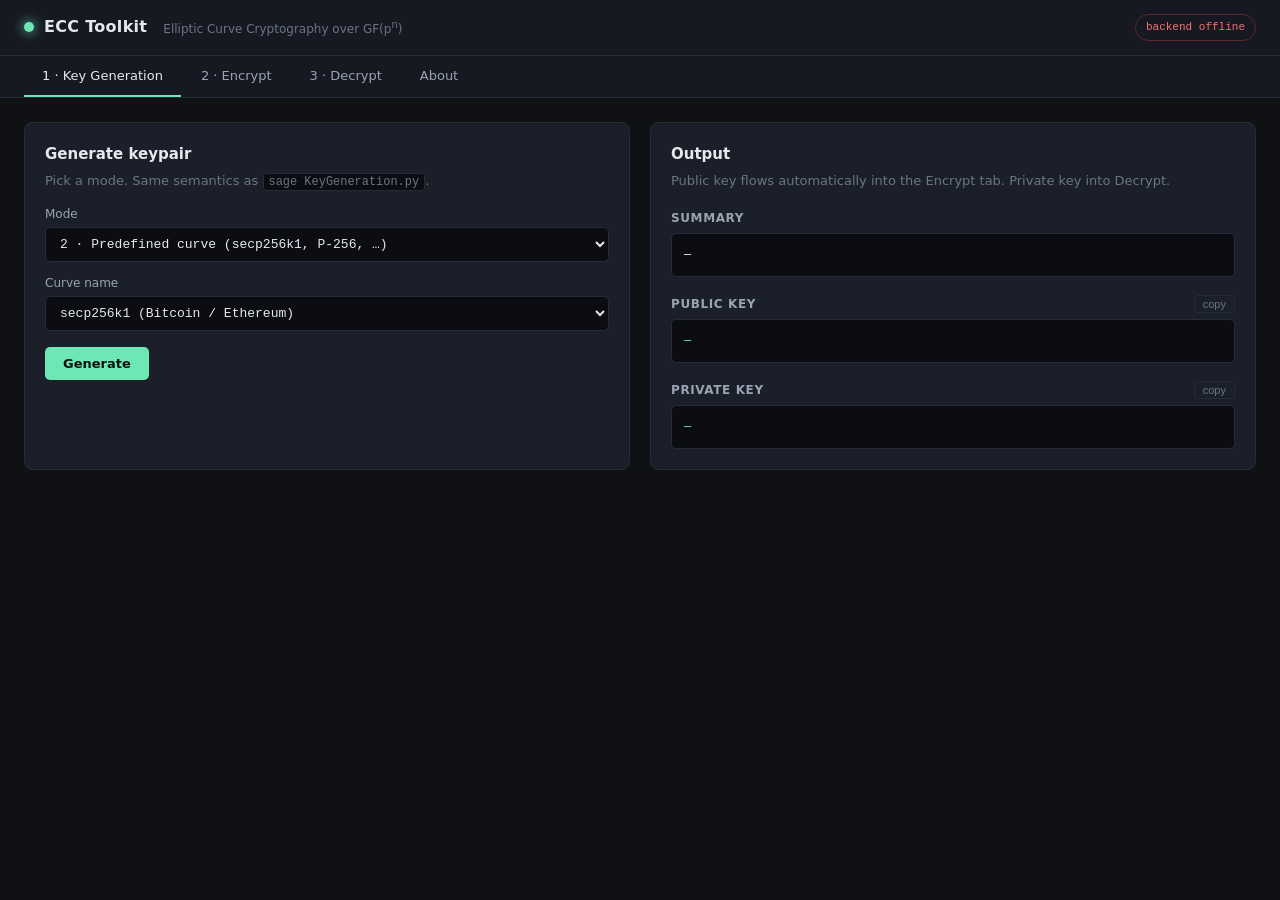
==== index.html @ a782253d "FEAT (deployment): add frontend and dockerize the architecture Co-authored-by: Copilot <copilot@gith" ====
<!doctype html>
<html lang="en">
<head>
  <meta charset="utf-8" />
  <meta name="viewport" content="width=device-width, initial-scale=1" />
  <title>ECC Toolkit</title>
  <link rel="stylesheet" href="styles.css" />
</head>
<body>
  <header class="topbar">
    <div class="brand">
      <span class="dot"></span>
      <h1>ECC&nbsp;Toolkit</h1>
      <span class="subtitle">Elliptic Curve Cryptography over GF(p<sup>n</sup>)</span>
    </div>
    <div class="status" id="health">checking sage…</div>
  </header>

  <nav class="tabs">
    <button class="tab active" data-tab="keygen">1 · Key Generation</button>
    <button class="tab" data-tab="encrypt">2 · Encrypt</button>
    <button class="tab" data-tab="decrypt">3 · Decrypt</button>
    <button class="tab" data-tab="about">About</button>
  </nav>

  <main>
    <!-- =============== KEYGEN =============== -->
    <section class="panel active" id="panel-keygen">
      <div class="panel-grid">
        <div class="card">
          <h2>Generate keypair</h2>
          <p class="muted">Pick a mode. Same semantics as <code>sage KeyGeneration.py</code>.</p>

          <label class="field">
            <span>Mode</span>
            <select id="kg-mode">
              <option value="0">0 · Specified field + specified coefficients</option>
              <option value="1">1 · Specified field + random coefficients</option>
              <option value="2" selected>2 · Predefined curve (secp256k1, P-256, …)</option>
              <option value="3">3 · Random prime field of N bits</option>
            </select>
          </label>

          <!-- Mode 0 -->
          <div class="mode-block" data-mode="0" hidden>
            <div class="row">
              <label class="field">
                <span>Base field <em>p</em> (prime)</span>
                <input id="kg0-p" placeholder="e.g. 17" />
              </label>
              <label class="field">
                <span>Degree <em>n</em></span>
                <input id="kg0-deg" placeholder="1" type="number" min="1" value="1" />
              </label>
            </div>
            <div class="row">
              <label class="field"><span>a₁</span><input id="kg0-a1" placeholder="2" /></label>
              <label class="field"><span>a₂</span><input id="kg0-a2" placeholder="3" /></label>
              <label class="field"><span>a₃</span><input id="kg0-a3" placeholder="5" /></label>
            </div>
            <div class="row">
              <label class="field"><span>a₄</span><input id="kg0-a4" placeholder="7" /></label>
              <label class="field"><span>a₆</span><input id="kg0-a6" placeholder="11" /></label>
            </div>
            <p class="hint">For degree &gt; 1, write coefficients using the generator <code>a</code>, e.g. <code>15*a + 3</code>.</p>
          </div>

          <!-- Mode 1 -->
          <div class="mode-block" data-mode="1" hidden>
            <div class="row">
              <label class="field">
                <span>Base field <em>p</em> (prime)</span>
                <input id="kg1-p" placeholder="23" />
              </label>
              <label class="field">
                <span>Degree <em>n</em></span>
                <input id="kg1-deg" type="number" min="1" value="1" />
              </label>
            </div>
          </div>

          <!-- Mode 2 -->
          <div class="mode-block" data-mode="2">
            <label class="field">
              <span>Curve name</span>
              <select id="kg2-name">
                <option value="secp256k1">secp256k1 (Bitcoin / Ethereum)</option>
                <option value="P-256">P-256 (NIST prime256v1)</option>
                <option value="curve25519">Curve25519</option>
              </select>
            </label>
          </div>

          <!-- Mode 3 -->
          <div class="mode-block" data-mode="3" hidden>
            <div class="row">
              <label class="field">
                <span>Bits</span>
                <input id="kg3-bits" type="number" min="4" max="512" value="64" />
              </label>
              <label class="field">
                <span>Degree</span>
                <input id="kg3-deg" type="number" min="1" value="1" />
              </label>
            </div>
            <p class="hint warn">Heads up: 256-bit takes ~5s, 512-bit took ~48 minutes on your TUF. Ramp up gradually.</p>
          </div>

          <div class="actions">
            <button class="primary" id="kg-run">Generate</button>
            <span class="spinner" id="kg-spin" hidden></span>
          </div>
          <div class="error" id="kg-err" hidden></div>
        </div>

        <div class="card">
          <h2>Output</h2>
          <p class="muted">Public key flows automatically into the Encrypt tab. Private key into Decrypt.</p>

          <h3>Summary</h3>
          <pre class="output" id="kg-summary">—</pre>

          <h3>Public key <button class="mini" data-copy="kg-pub">copy</button></h3>
          <pre class="output json" id="kg-pub">—</pre>

          <h3>Private key <button class="mini" data-copy="kg-priv">copy</button></h3>
          <pre class="output json" id="kg-priv">—</pre>
        </div>
      </div>
    </section>

    <!-- =============== ENCRYPT =============== -->
    <section class="panel" id="panel-encrypt">
      <div class="panel-grid">
        <div class="card">
          <h2>Encrypt</h2>
          <label class="field">
            <span>Mode</span>
            <select id="en-mode">
              <option value="1" selected>1 · ASCII text → points (auto-chunked)</option>
              <option value="2">2 · Pre-formed points (one per line)</option>
            </select>
          </label>

          <label class="field">
            <span>Public key (JSON)</span>
            <textarea id="en-pub" rows="8" placeholder='{"public_key": "…", "generator": "…", …}'></textarea>
          </label>

          <label class="field">
            <span id="en-msg-label">Message</span>
            <textarea id="en-msg" rows="6" placeholder="the big brown fox jumped over the lazy dog"></textarea>
          </label>
          <p class="hint" id="en-mode-hint">Mode 1 splits the message into chunks sized for the curve's field. Field must be ≥ 16 bits.</p>

          <div class="actions">
            <button class="primary" id="en-run">Encrypt</button>
            <span class="spinner" id="en-spin" hidden></span>
          </div>
          <div class="error" id="en-err" hidden></div>
        </div>

        <div class="card">
          <h2>Ciphertext</h2>
          <h3>Summary</h3>
          <pre class="output" id="en-summary">—</pre>
          <h3>JSON <button class="mini" data-copy="en-ct">copy</button></h3>
          <pre class="output json" id="en-ct">—</pre>
        </div>
      </div>
    </section>

    <!-- =============== DECRYPT =============== -->
    <section class="panel" id="panel-decrypt">
      <div class="panel-grid">
        <div class="card">
          <h2>Decrypt</h2>
          <label class="field">
            <span>Mode</span>
            <select id="de-mode">
              <option value="1" selected>1 · ASCII (recover original text)</option>
              <option value="2">2 · Points (recover message points)</option>
            </select>
          </label>
          <label class="field">
            <span>Private key (JSON)</span>
            <textarea id="de-priv" rows="3" placeholder='{"private_key": "…"}'></textarea>
          </label>
          <label class="field">
            <span>Public key (JSON) — needed for the curve parameters</span>
            <textarea id="de-pub" rows="6"></textarea>
          </label>
          <label class="field">
            <span>Ciphertext (JSON)</span>
            <textarea id="de-ct" rows="6"></textarea>
          </label>

          <div class="actions">
            <button class="primary" id="de-run">Decrypt</button>
            <span class="spinner" id="de-spin" hidden></span>
          </div>
          <div class="error" id="de-err" hidden></div>
        </div>

        <div class="card">
          <h2>Plaintext</h2>
          <pre class="output" id="de-out">—</pre>
        </div>
      </div>
    </section>

    <!-- =============== ABOUT =============== -->
    <section class="panel" id="panel-about">
      <div class="card narrow">
        <h2>About this interface</h2>
        <p>
          Web frontend for the ECC toolkit at
          <a href="https://github.com/VivekHalder/Crytography" target="_blank" rel="noopener">github.com/VivekHalder/Crytography</a>.
          The browser is doing none of the math. Each request shells out to
          <code>sage KeyGeneration.py</code>, <code>sage Encrypt.py</code>, or <code>sage Decrypt.py</code>
          on the server, with arguments built from the form. Output JSON is read back from disk and returned.
        </p>

        <h3>The protocol</h3>
        <p>
          ElGamal-style ECC over a Weierstrass curve <em>E</em> defined over GF(p<sup>n</sup>).
          Encryption picks a random ephemeral <em>k</em>, sends <em>C₁ = kG</em> and
          <em>C₂ = M + k·PubKey</em>. Decryption recovers <em>M = C₂ − sk·C₁</em>.
          ASCII mode (mode 1) packs UTF-8 bytes into the x-coordinate via
          <code>lift_x</code> with a one-byte trailing nonce so a valid
          <em>y</em> can be found; mode 2 takes the points directly.
        </p>

        <h3>Curves available</h3>
        <p>
          Mode 0/1/3 build curves dynamically. Mode 2 ships with secp256k1, P-256,
          and Curve25519 (in its underlying Weierstrass / Montgomery form).
        </p>

        <h3>Caveats</h3>
        <p>
          This is teaching/research code, not a hardened library. Don't encrypt
          secrets you actually care about with it. For production, use libsodium
          or the platform's vetted ECDH/HPKE.
        </p>
      </div>
    </section>
  </main>

  <script src="app.js"></script>
</body>
</html>
---- styles.css ----
/* ECC Toolkit — minimal dark theme */

:root {
  --bg: #0f1115;
  --bg-elev: #161922;
  --bg-card: #1b1f2a;
  --border: #262b38;
  --border-strong: #353b4a;
  --text: #e6e8ee;
  --text-dim: #9aa3b2;
  --text-muted: #6b7484;
  --accent: #6ee7b7;          /* mint */
  --accent-dim: #2a4d3f;
  --accent-text: #08110d;
  --warn: #fbbf24;
  --error: #f87171;
  --code-bg: #0b0d12;
  --mono: ui-monospace, "SF Mono", Menlo, Consolas, "Liberation Mono", monospace;
  --sans: -apple-system, BlinkMacSystemFont, "Segoe UI", Inter, system-ui, sans-serif;
}

* { box-sizing: border-box; }

html, body {
  margin: 0;
  padding: 0;
  background: var(--bg);
  color: var(--text);
  font-family: var(--sans);
  font-size: 14px;
  line-height: 1.5;
  min-height: 100vh;
}

a { color: var(--accent); text-decoration: none; }
a:hover { text-decoration: underline; }

code {
  font-family: var(--mono);
  background: var(--code-bg);
  border: 1px solid var(--border);
  padding: 1px 5px;
  border-radius: 3px;
  font-size: 0.92em;
}

/* ----- Top bar ----- */
.topbar {
  display: flex;
  justify-content: space-between;
  align-items: center;
  padding: 14px 24px;
  border-bottom: 1px solid var(--border);
  background: var(--bg-elev);
}
.brand { display: flex; align-items: center; gap: 10px; }
.brand h1 {
  margin: 0;
  font-size: 16px;
  font-weight: 600;
  letter-spacing: 0.3px;
}
.brand .subtitle {
  color: var(--text-muted);
  font-size: 12px;
  margin-left: 6px;
}
.dot {
  width: 10px; height: 10px;
  border-radius: 50%;
  background: var(--accent);
  box-shadow: 0 0 12px var(--accent);
}
.status {
  font-family: var(--mono);
  font-size: 11px;
  color: var(--text-muted);
  padding: 4px 10px;
  border: 1px solid var(--border);
  border-radius: 999px;
}
.status.ok { color: var(--accent); border-color: var(--accent-dim); }
.status.bad { color: var(--error); border-color: #5a2a2a; }

/* ----- Tabs ----- */
.tabs {
  display: flex;
  gap: 2px;
  padding: 0 24px;
  background: var(--bg-elev);
  border-bottom: 1px solid var(--border);
  overflow-x: auto;
}
.tab {
  background: transparent;
  border: none;
  color: var(--text-dim);
  padding: 12px 18px;
  font-family: var(--sans);
  font-size: 13px;
  cursor: pointer;
  border-bottom: 2px solid transparent;
  white-space: nowrap;
}
.tab:hover { color: var(--text); }
.tab.active {
  color: var(--text);
  border-bottom-color: var(--accent);
}

/* ----- Panels ----- */
main {
  padding: 24px;
  max-width: 1400px;
  margin: 0 auto;
}
.panel { display: none; }
.panel.active { display: block; }

.panel-grid {
  display: grid;
  grid-template-columns: minmax(0, 1fr) minmax(0, 1fr);
  gap: 20px;
}
@media (max-width: 900px) {
  .panel-grid { grid-template-columns: 1fr; }
}

.card {
  background: var(--bg-card);
  border: 1px solid var(--border);
  border-radius: 8px;
  padding: 20px;
}
.card.narrow { max-width: 720px; margin: 0 auto; }
.card h2 {
  margin: 0 0 6px;
  font-size: 15px;
  font-weight: 600;
}
.card h3 {
  margin: 18px 0 6px;
  font-size: 12px;
  font-weight: 600;
  text-transform: uppercase;
  letter-spacing: 0.6px;
  color: var(--text-dim);
  display: flex;
  align-items: center;
  gap: 8px;
}
.muted { color: var(--text-muted); font-size: 13px; margin-top: 0; }
.hint { color: var(--text-muted); font-size: 12px; margin: 6px 0 0; }
.hint.warn { color: var(--warn); }

/* ----- Form fields ----- */
.field {
  display: flex;
  flex-direction: column;
  gap: 4px;
  margin: 12px 0;
}
.field > span {
  font-size: 12px;
  color: var(--text-dim);
  font-weight: 500;
}
.field > span em { font-style: italic; color: var(--text-muted); }
.row {
  display: flex;
  gap: 10px;
  flex-wrap: wrap;
}
.row .field { flex: 1; min-width: 120px; }

input, select, textarea {
  background: var(--code-bg);
  color: var(--text);
  border: 1px solid var(--border);
  border-radius: 5px;
  padding: 8px 10px;
  font-family: var(--mono);
  font-size: 13px;
  outline: none;
  transition: border-color 0.15s;
}
input:focus, select:focus, textarea:focus {
  border-color: var(--accent);
}
textarea { resize: vertical; line-height: 1.45; }

/* ----- Buttons ----- */
.actions {
  display: flex;
  align-items: center;
  gap: 12px;
  margin-top: 16px;
}
button.primary {
  background: var(--accent);
  color: var(--accent-text);
  border: none;
  border-radius: 5px;
  padding: 9px 18px;
  font-family: var(--sans);
  font-size: 13px;
  font-weight: 600;
  cursor: pointer;
  transition: filter 0.1s;
}
button.primary:hover:not(:disabled) { filter: brightness(1.1); }
button.primary:disabled { opacity: 0.5; cursor: not-allowed; }

button.mini {
  background: transparent;
  color: var(--text-muted);
  border: 1px solid var(--border);
  border-radius: 4px;
  padding: 2px 8px;
  font-size: 11px;
  cursor: pointer;
  margin-left: auto;
}
button.mini:hover { color: var(--text); border-color: var(--border-strong); }

/* ----- Output blocks ----- */
.output {
  background: var(--code-bg);
  border: 1px solid var(--border);
  border-radius: 5px;
  padding: 12px;
  font-family: var(--mono);
  font-size: 12px;
  line-height: 1.5;
  margin: 0;
  color: var(--text);
  white-space: pre-wrap;
  word-break: break-all;
  max-height: 320px;
  overflow: auto;
}
.output.json { color: var(--accent); }

.error {
  background: #2a1414;
  border: 1px solid #5a2a2a;
  color: #fca5a5;
  padding: 10px 12px;
  border-radius: 5px;
  margin-top: 12px;
  font-family: var(--mono);
  font-size: 12px;
  white-space: pre-wrap;
}

/* ----- Spinner ----- */
.spinner {
  width: 14px; height: 14px;
  border: 2px solid var(--border-strong);
  border-top-color: var(--accent);
  border-radius: 50%;
  animation: spin 0.8s linear infinite;
}
@keyframes spin { to { transform: rotate(360deg); } }

/* Scrollbars */
::-webkit-scrollbar { width: 10px; height: 10px; }
::-webkit-scrollbar-track { background: var(--bg); }
::-webkit-scrollbar-thumb { background: var(--border); border-radius: 5px; }
::-webkit-scrollbar-thumb:hover { background: var(--border-strong); }
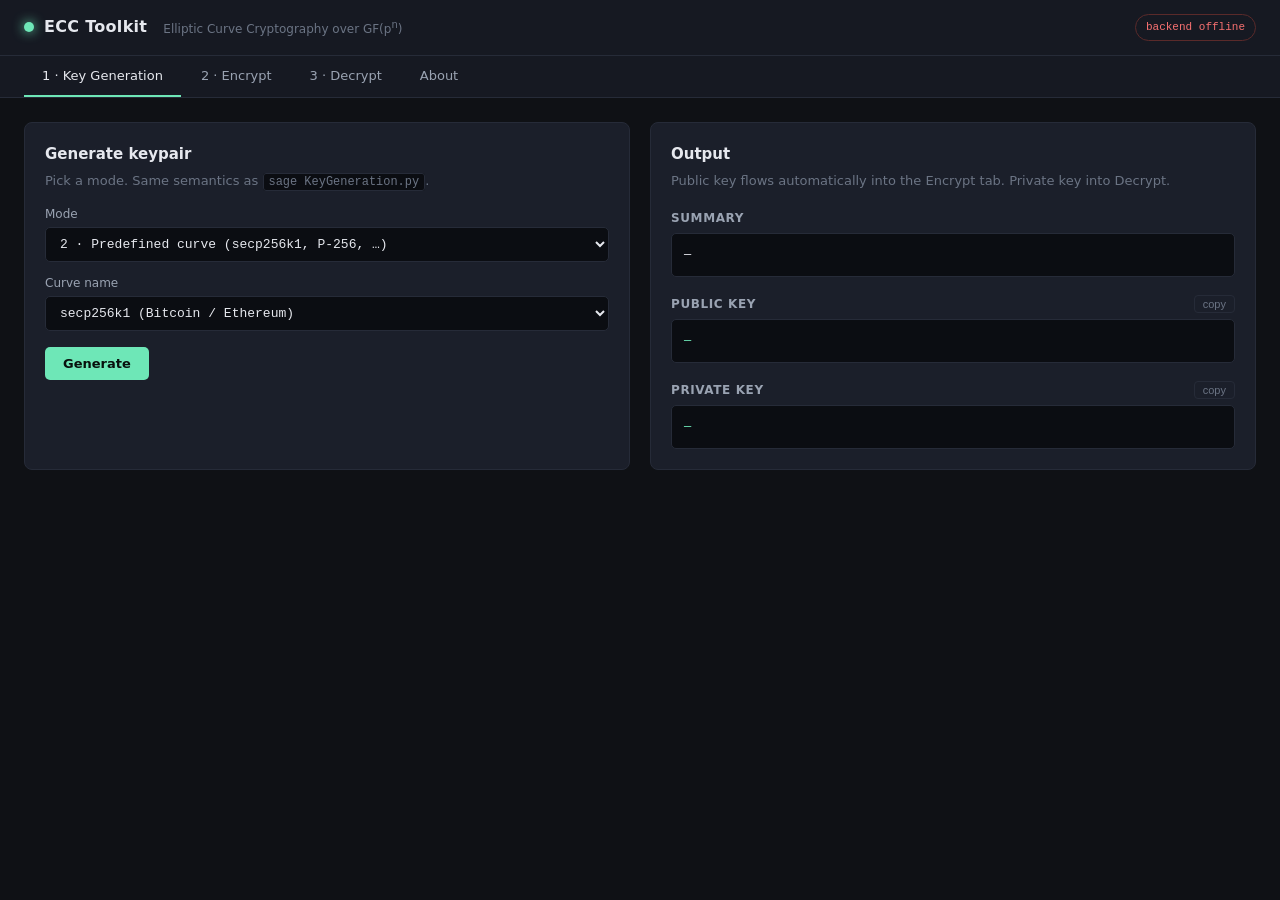
==== commit 1be2bf85: "FIX: Formatting errors in deplyoment" ====
--- a/index.html
+++ b/index.html
@@ -103,7 +103,7 @@
                 <input id="kg3-deg" type="number" min="1" value="1" />
               </label>
             </div>
-            <p class="hint warn">Heads up: 256-bit takes ~5s, 512-bit took ~48 minutes on your TUF. Ramp up gradually.</p>
+            <p class="hint warn">Heads up: 256-bit takes ~5s, 512-bit took ~30 minutes. Ramp up the bit size gradually.</p>
           </div>
 
           <div class="actions">
